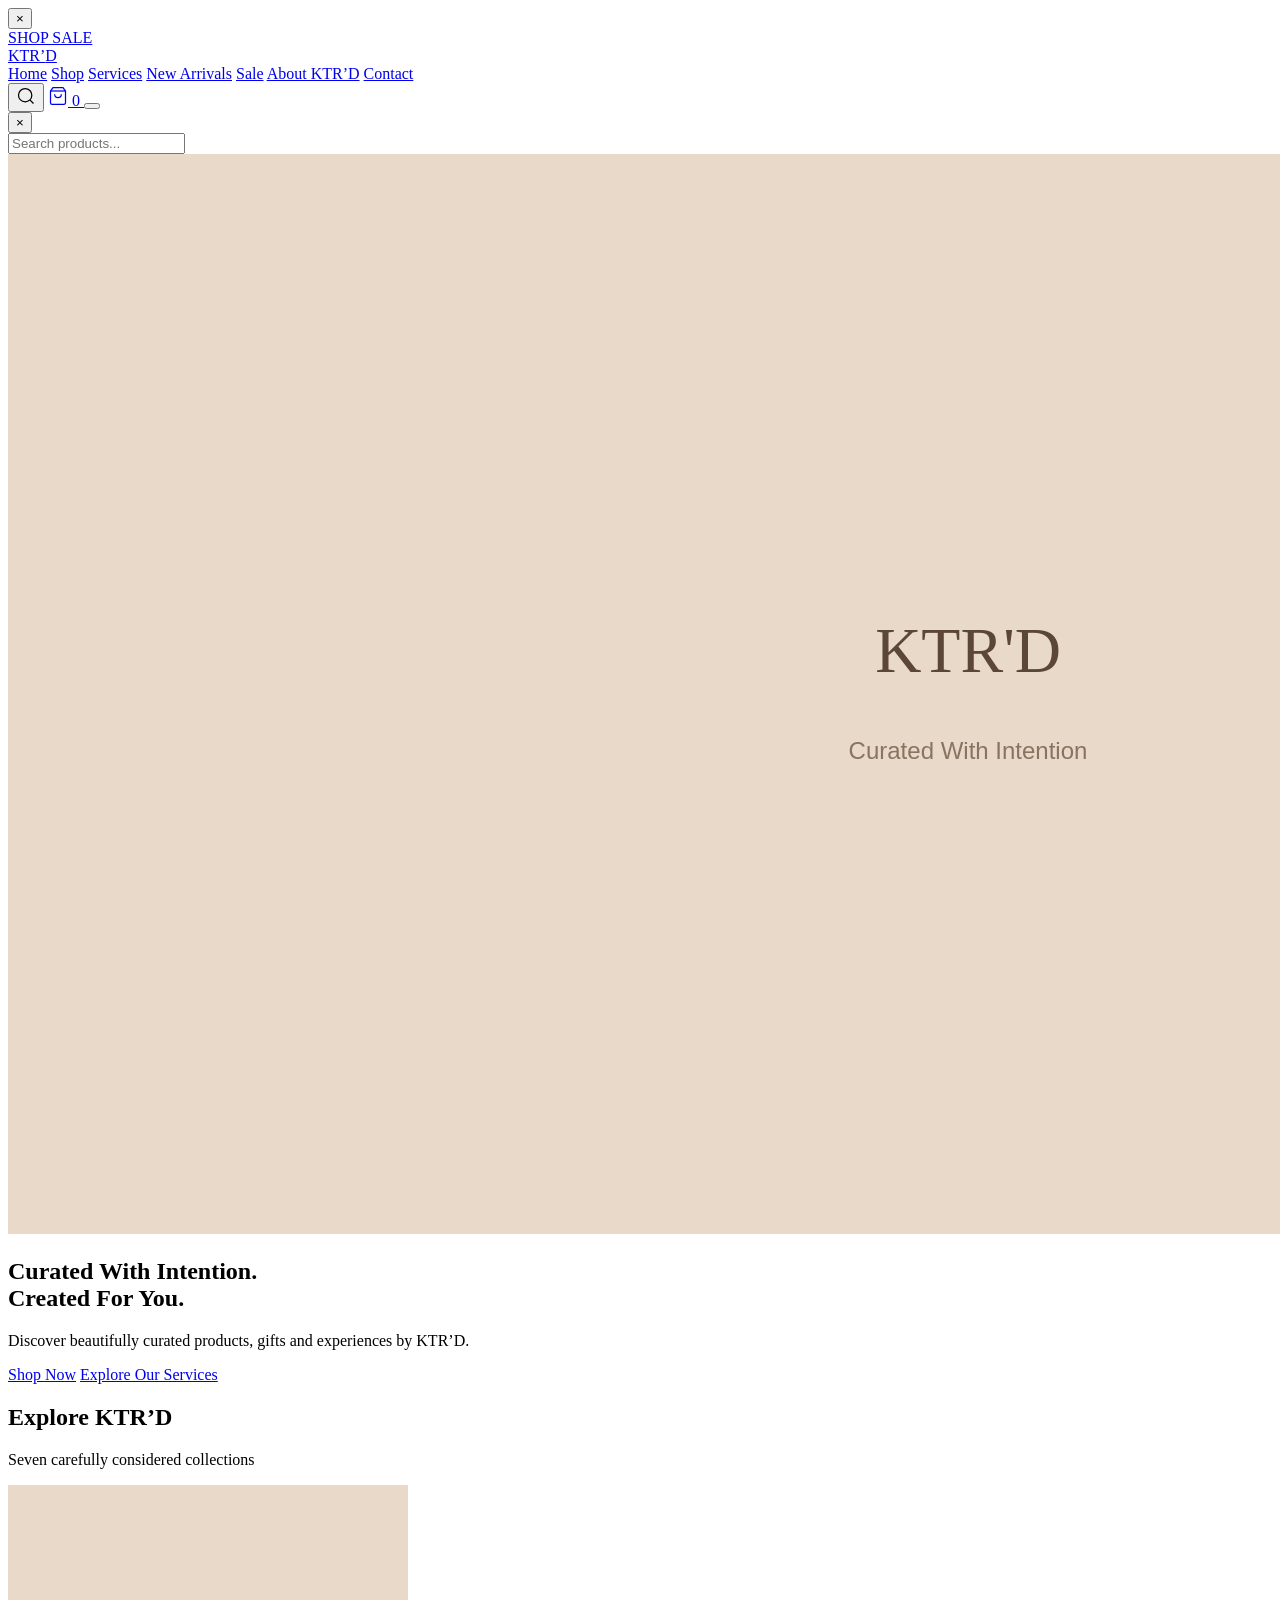
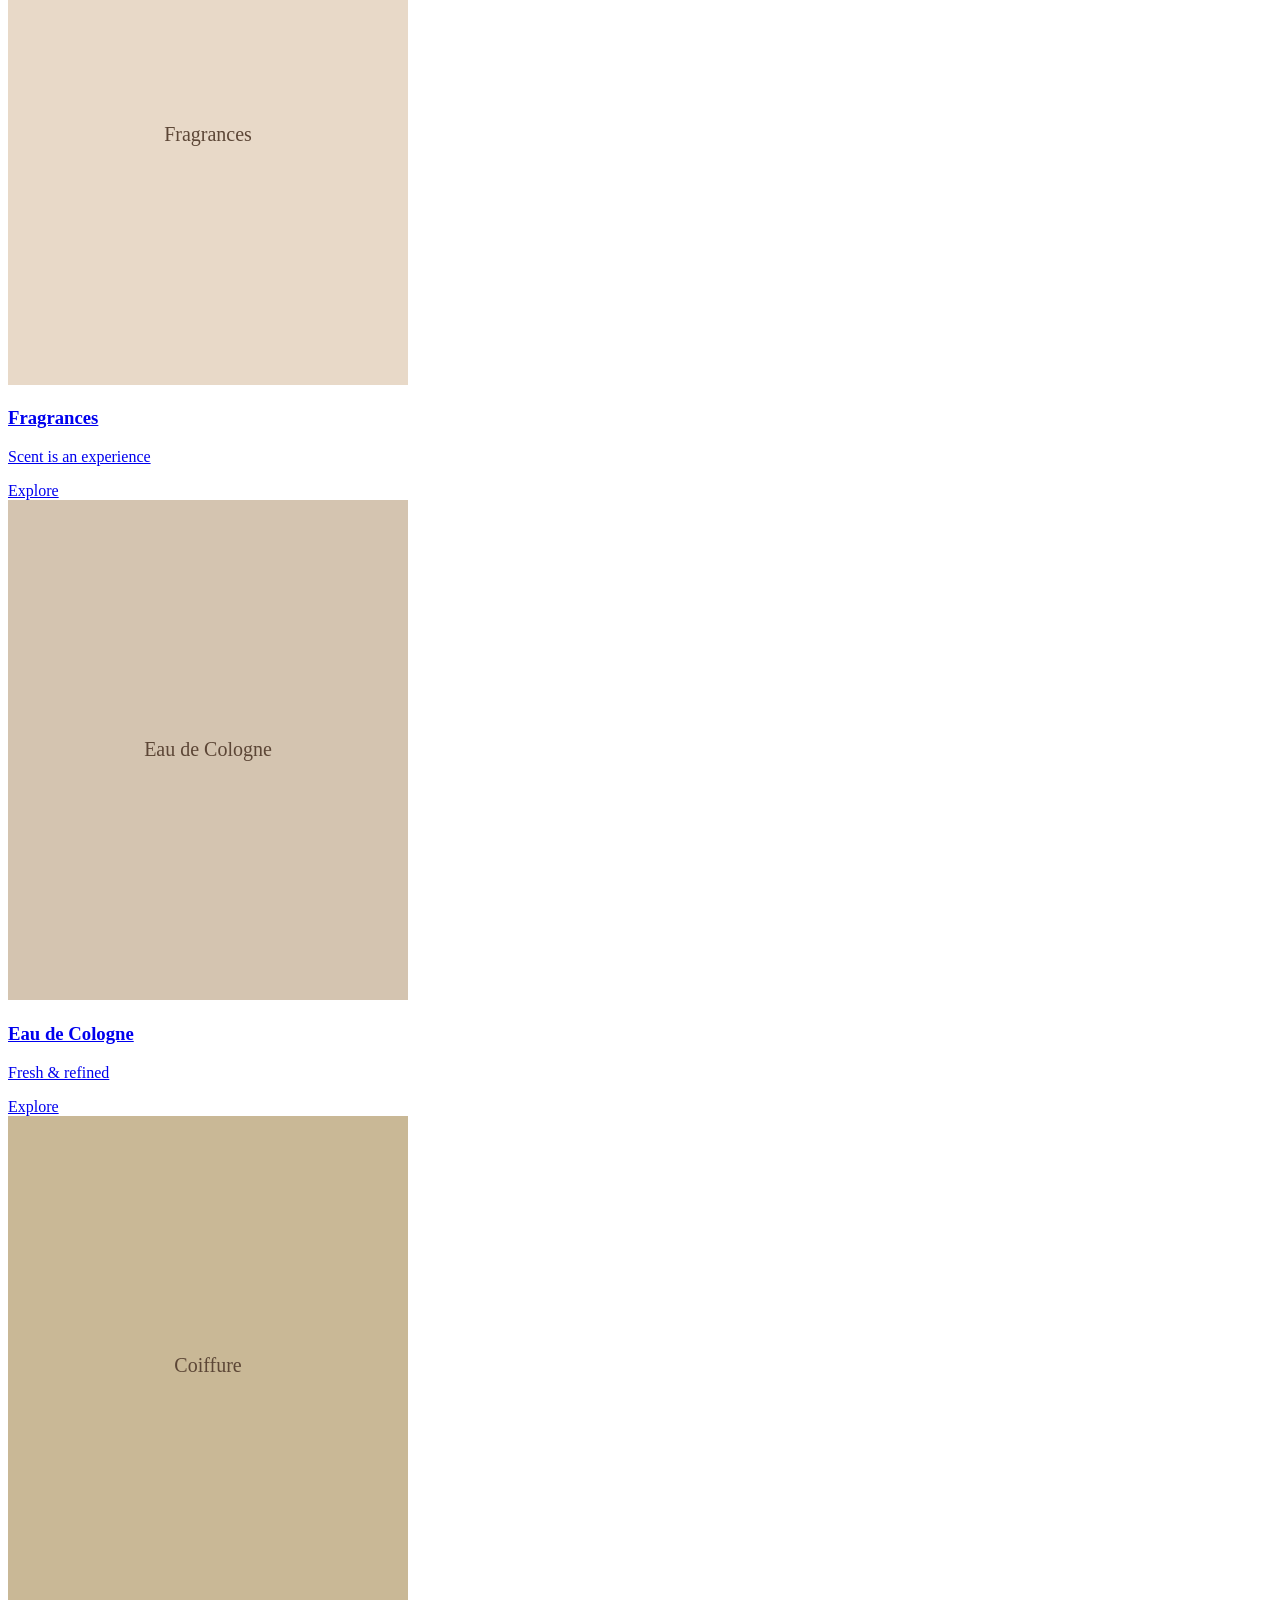
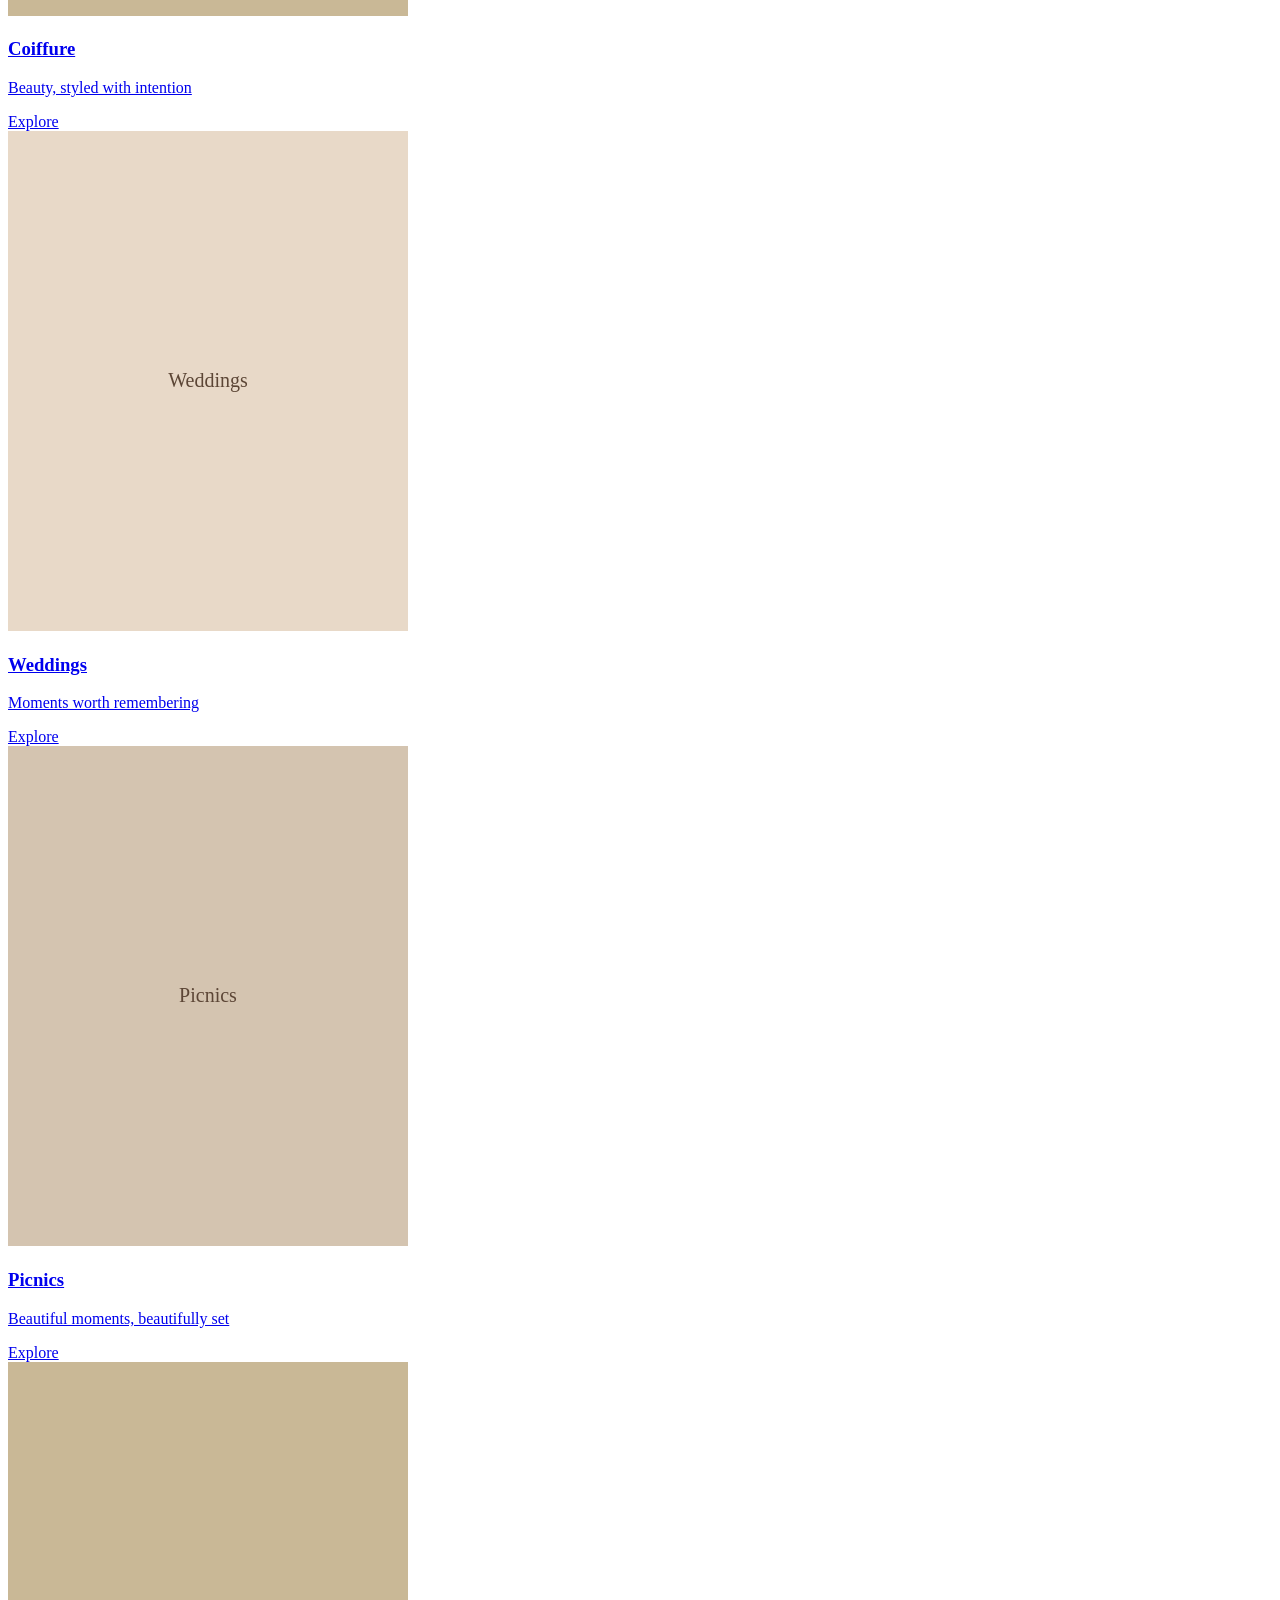
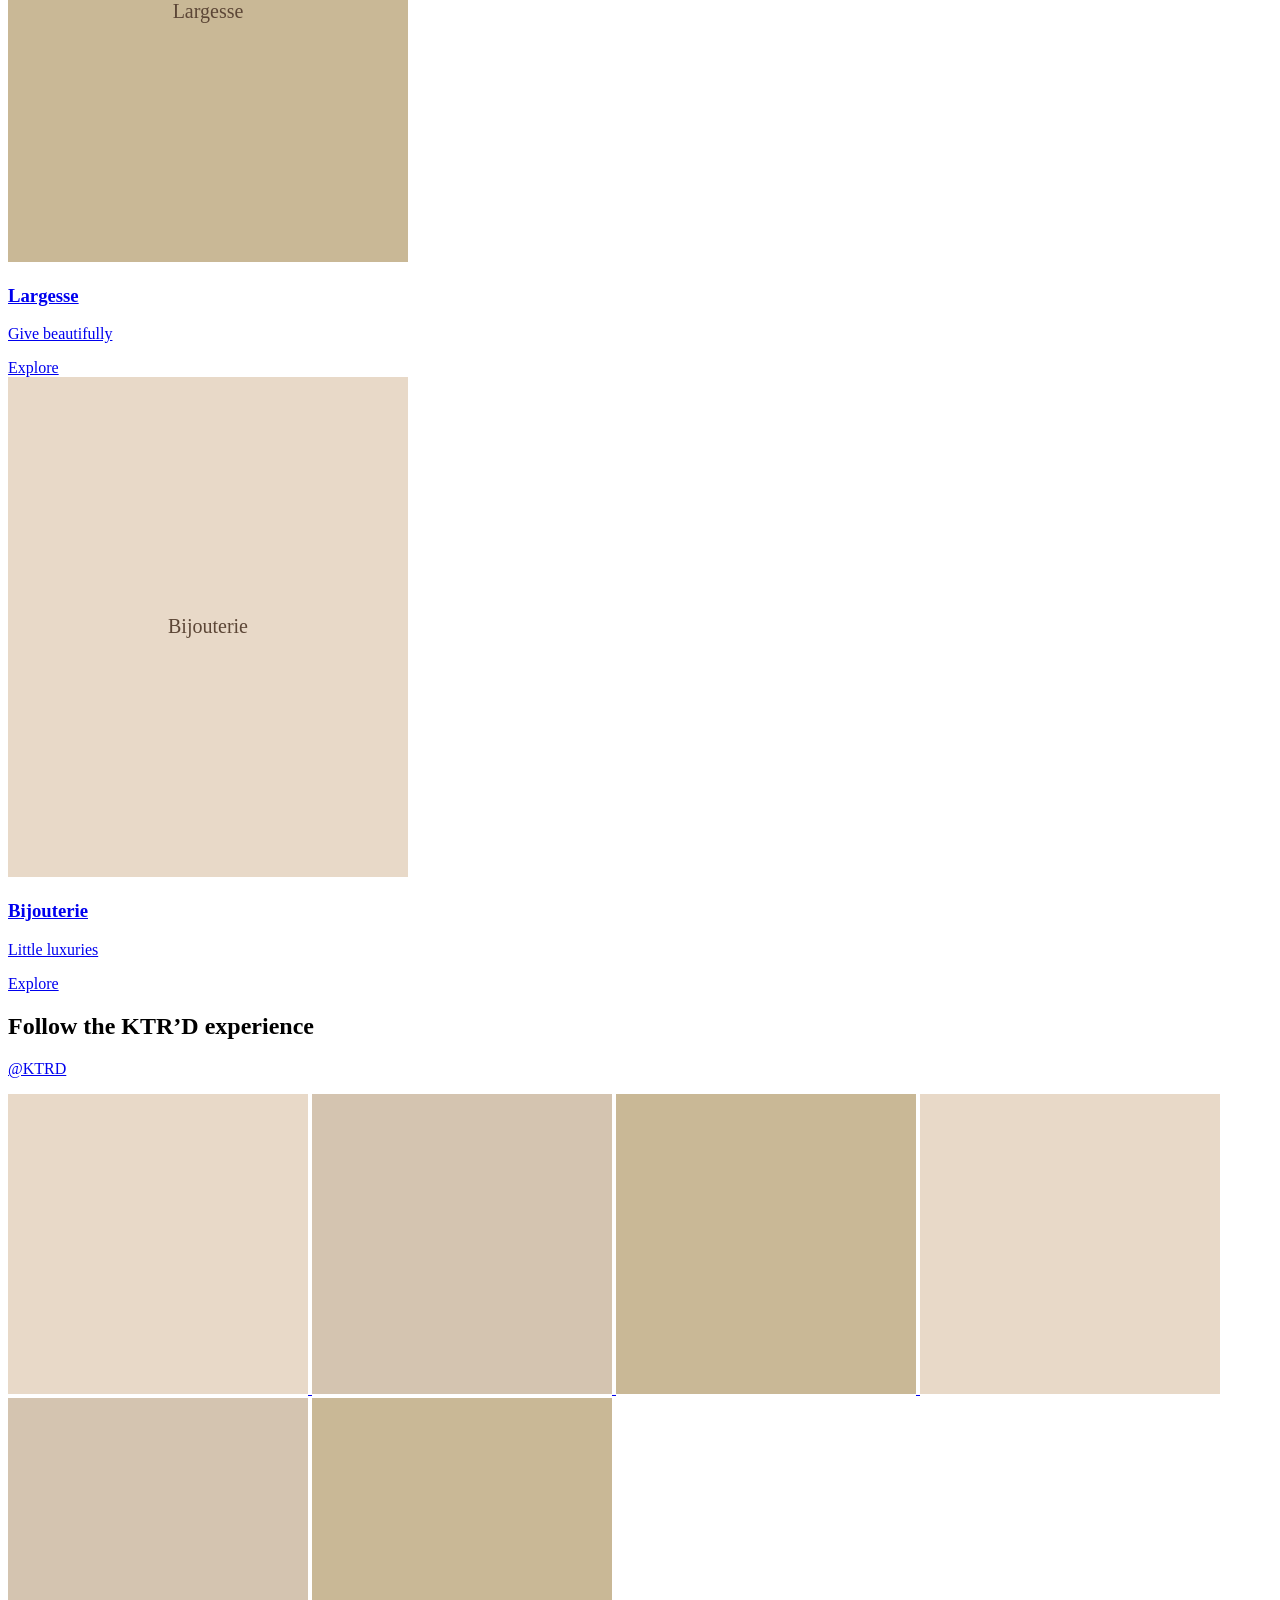
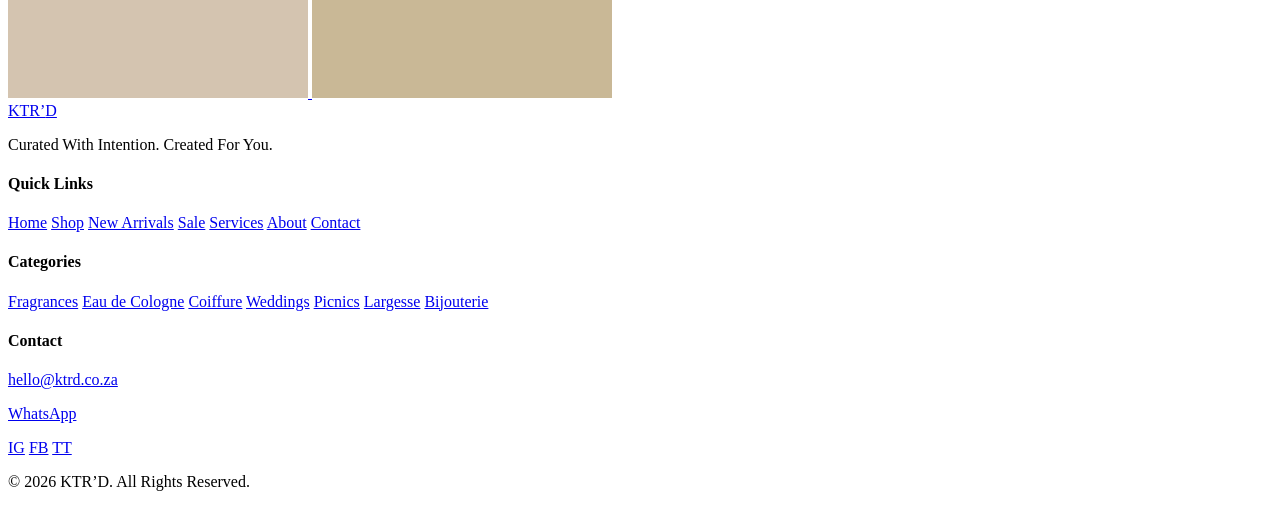
==== index.html @ 4649f55d "Add files via upload" ====
<!DOCTYPE html>
<html lang="en-ZA">
<head>
    <meta charset="UTF-8">
    <meta name="viewport" content="width=device-width, initial-scale=1.0">
    <title>KTR’D | Curated Products, Gifts & Experiences</title>
    <meta name="description" content="KTR’D — Curated with intention. Discover beautifully curated products, gifts and experiences. Fragrances, jewellery, weddings, picnics and more.">
    <meta property="og:title" content="KTR’D | Curated Products, Gifts & Experiences">
    <meta property="og:description" content="Discover beautifully curated products, gifts and experiences by KTR’D.">
    <meta property="og:type" content="website">
    <link rel="icon" href="images/favicon.png" type="image/png">
    <link rel="preconnect" href="https://fonts.googleapis.com">
    <link rel="preconnect" href="https://fonts.gstatic.com" crossorigin>
    <link href="https://fonts.googleapis.com/css2?family=Cormorant+Garamond:ital,wght@0,400;0,500;0,600;1,400&family=Montserrat:wght@300;400;500;600&display=swap" rel="stylesheet">
    <link rel="stylesheet" href="css/style.css">
</head>
<body>
    <!-- Announcement Banner -->
    <div id="announcement-banner" class="announcement-banner">
        <span class="announcement-text"></span>
        <button class="announcement-close" aria-label="Close announcement">&times;</button>
    </div>

    <!-- Sale Banner -->
    <div id="sale-banner" class="sale-banner">
        <span></span>
        <a href="sale.html">SHOP SALE</a>
    </div>

    <!-- Header -->
    <header class="site-header">
        <div class="header-inner">
            <a href="index.html" class="logo">KTR<span>’</span>D</a>

            <nav class="main-nav" aria-label="Main navigation">
                <a href="index.html" class="active">Home</a>
                <a href="shop.html">Shop</a>
                <a href="services.html">Services</a>
                <a href="new-arrivals.html">New Arrivals</a>
                <a href="sale.html">Sale</a>
                <a href="about.html">About KTR’D</a>
                <a href="contact.html">Contact</a>
            </nav>

            <div class="header-actions">
                <button class="search-toggle" aria-label="Search">
                    <svg width="20" height="20" viewBox="0 0 24 24" fill="none" stroke="currentColor" stroke-width="1.5"><circle cx="11" cy="11" r="8"/><line x1="21" y1="21" x2="16.65" y2="16.65"/></svg>
                </button>
                <a href="cart.html" aria-label="Shopping cart">
                    <svg width="20" height="20" viewBox="0 0 24 24" fill="none" stroke="currentColor" stroke-width="1.5"><path d="M6 2L3 6v14a2 2 0 002 2h14a2 2 0 002-2V6l-3-4z"/><line x1="3" y1="6" x2="21" y2="6"/><path d="M16 10a4 4 0 01-8 0"/></svg>
                    <span class="cart-count">0</span>
                </a>
                <button class="menu-toggle" aria-label="Open menu" aria-expanded="false">
                    <span></span><span></span><span></span>
                </button>
            </div>
        </div>
    </header>
    <div class="nav-overlay"></div>

    <!-- Search Overlay -->
    <div id="search-overlay" class="search-overlay">
        <button class="search-close" aria-label="Close search">&times;</button>
        <div class="search-box">
            <input type="search" id="global-search" placeholder="Search products..." aria-label="Search products">
        </div>
        <div id="search-results"></div>
    </div>

    <main>
        <!-- Hero -->
        <section class="hero">
            <div class="hero-image">
                <img src="images/hero/hero-main.jpg" alt="KTR’D curated lifestyle"
                     onerror="this.onerror=null; this.src='data:image/svg+xml,%3Csvg xmlns=%22http://www.w3.org/2000/svg%22 width=%221920%22 height=%221080%22 viewBox=%220 0 1920 1080%22%3E%3Crect fill=%22%23e8d9c8%22 width=%221920%22 height=%221080%22/%3E%3Ctext x=%2250%25%22 y=%2248%25%22 fill=%22%235c4636%22 font-family=%22Georgia,serif%22 font-size=%2264%22 text-anchor=%22middle%22%3EKTR%27D%3C/text%3E%3Ctext x=%2250%25%22 y=%2256%25%22 fill=%22%238a7360%22 font-family=%22sans-serif%22 font-size=%2224%22 text-anchor=%22middle%22%3ECurated With Intention%3C/text%3E%3C/svg%3E';">
            </div>
            <div class="hero-overlay"></div>
            <div class="hero-content fade-in">
                <h1>Curated With Intention.<br>Created For You.</h1>
                <p>Discover beautifully curated products, gifts and experiences by KTR’D.</p>
                <div class="hero-btns">
                    <a href="shop.html" class="btn btn-primary">Shop Now</a>
                    <a href="services.html" class="btn btn-outline">Explore Our Services</a>
                </div>
            </div>
        </section>

        <!-- Explore Categories -->
        <section class="section">
            <div class="container">
                <h2 class="section-title fade-in">Explore KTR’D</h2>
                <p class="section-subtitle fade-in">Seven carefully considered collections</p>
                <div class="category-grid">
                    <a href="fragrances.html" class="category-card fade-in">
                        <img src="images/products/perfume-01.jpg" alt="Fragrances"
                             onerror="this.onerror=null; this.src='data:image/svg+xml,%3Csvg xmlns=%22http://www.w3.org/2000/svg%22 width=%22400%22 height=%22500%22%3E%3Crect fill=%22%23e8d9c8%22 width=%22400%22 height=%22500%22/%3E%3Ctext x=%2250%25%22 y=%2250%25%22 fill=%22%235c4636%22 font-family=%22Georgia%22 font-size=%2220%22 text-anchor=%22middle%22 dy=%22.3em%22%3EFragrances%3C/text%3E%3C/svg%3E';">
                        <div class="category-card-content">
                            <h3>Fragrances</h3>
                            <p>Scent is an experience</p>
                            <span class="btn btn-outline">Explore</span>
                        </div>
                    </a>
                    <a href="eau-de-cologne.html" class="category-card fade-in">
                        <img src="images/products/cologne-01.jpg" alt="Eau de Cologne"
                             onerror="this.onerror=null; this.src='data:image/svg+xml,%3Csvg xmlns=%22http://www.w3.org/2000/svg%22 width=%22400%22 height=%22500%22%3E%3Crect fill=%22%23d4c4b0%22 width=%22400%22 height=%22500%22/%3E%3Ctext x=%2250%25%22 y=%2250%25%22 fill=%22%235c4636%22 font-family=%22Georgia%22 font-size=%2220%22 text-anchor=%22middle%22 dy=%22.3em%22%3EEau de Cologne%3C/text%3E%3C/svg%3E';">
                        <div class="category-card-content">
                            <h3>Eau de Cologne</h3>
                            <p>Fresh & refined</p>
                            <span class="btn btn-outline">Explore</span>
                        </div>
                    </a>
                    <a href="coiffure.html" class="category-card fade-in">
                        <img src="images/coiffure/coiffure-01.jpg" alt="Coiffure"
                             onerror="this.onerror=null; this.src='data:image/svg+xml,%3Csvg xmlns=%22http://www.w3.org/2000/svg%22 width=%22400%22 height=%22500%22%3E%3Crect fill=%22%23c9b896%22 width=%22400%22 height=%22500%22/%3E%3Ctext x=%2250%25%22 y=%2250%25%22 fill=%22%235c4636%22 font-family=%22Georgia%22 font-size=%2220%22 text-anchor=%22middle%22 dy=%22.3em%22%3ECoiffure%3C/text%3E%3C/svg%3E';">
                        <div class="category-card-content">
                            <h3>Coiffure</h3>
                            <p>Beauty, styled with intention</p>
                            <span class="btn btn-outline">Explore</span>
                        </div>
                    </a>
                    <a href="weddings.html" class="category-card fade-in">
                        <img src="images/weddings/wedding-01.jpg" alt="Weddings"
                             onerror="this.onerror=null; this.src='data:image/svg+xml,%3Csvg xmlns=%22http://www.w3.org/2000/svg%22 width=%22400%22 height=%22500%22%3E%3Crect fill=%22%23e8d9c8%22 width=%22400%22 height=%22500%22/%3E%3Ctext x=%2250%25%22 y=%2250%25%22 fill=%22%235c4636%22 font-family=%22Georgia%22 font-size=%2220%22 text-anchor=%22middle%22 dy=%22.3em%22%3EWeddings%3C/text%3E%3C/svg%3E';">
                        <div class="category-card-content">
                            <h3>Weddings</h3>
                            <p>Moments worth remembering</p>
                            <span class="btn btn-outline">Explore</span>
                        </div>
                    </a>
                    <a href="picnics.html" class="category-card fade-in">
                        <img src="images/picnics/picnic-01.jpg" alt="Picnics"
                             onerror="this.onerror=null; this.src='data:image/svg+xml,%3Csvg xmlns=%22http://www.w3.org/2000/svg%22 width=%22400%22 height=%22500%22%3E%3Crect fill=%22%23d4c4b0%22 width=%22400%22 height=%22500%22/%3E%3Ctext x=%2250%25%22 y=%2250%25%22 fill=%22%235c4636%22 font-family=%22Georgia%22 font-size=%2220%22 text-anchor=%22middle%22 dy=%22.3em%22%3EPicnics%3C/text%3E%3C/svg%3E';">
                        <div class="category-card-content">
                            <h3>Picnics</h3>
                            <p>Beautiful moments, beautifully set</p>
                            <span class="btn btn-outline">Explore</span>
                        </div>
                    </a>
                    <a href="largesse.html" class="category-card fade-in">
                        <img src="images/gifting/gift-01.jpg" alt="Largesse"
                             onerror="this.onerror=null; this.src='data:image/svg+xml,%3Csvg xmlns=%22http://www.w3.org/2000/svg%22 width=%22400%22 height=%22500%22%3E%3Crect fill=%22%23c9b896%22 width=%22400%22 height=%22500%22/%3E%3Ctext x=%2250%25%22 y=%2250%25%22 fill=%22%235c4636%22 font-family=%22Georgia%22 font-size=%2220%22 text-anchor=%22middle%22 dy=%22.3em%22%3ELargesse%3C/text%3E%3C/svg%3E';">
                        <div class="category-card-content">
                            <h3>Largesse</h3>
                            <p>Give beautifully</p>
                            <span class="btn btn-outline">Explore</span>
                        </div>
                    </a>
                    <a href="bijouterie.html" class="category-card fade-in">
                        <img src="images/jewellery/jewellery-01.jpg" alt="Bijouterie"
                             onerror="this.onerror=null; this.src='data:image/svg+xml,%3Csvg xmlns=%22http://www.w3.org/2000/svg%22 width=%22400%22 height=%22500%22%3E%3Crect fill=%22%23e8d9c8%22 width=%22400%22 height=%22500%22/%3E%3Ctext x=%2250%25%22 y=%2250%25%22 fill=%22%235c4636%22 font-family=%22Georgia%22 font-size=%2220%22 text-anchor=%22middle%22 dy=%22.3em%22%3EBijouterie%3C/text%3E%3C/svg%3E';">
                        <div class="category-card-content">
                            <h3>Bijouterie</h3>
                            <p>Little luxuries</p>
                            <span class="btn btn-outline">Explore</span>
                        </div>
                    </a>
                </div>
            </div>
        </section>

        <!-- Instagram-style section -->
        <section class="section" style="background: var(--cream);">
            <div class="container">
                <h2 class="section-title fade-in">Follow the KTR’D experience</h2>
                <p class="section-subtitle fade-in"><a href="https://instagram.com/ktrd" data-instagram target="_blank" rel="noopener">@KTRD</a></p>
                <div class="instagram-grid fade-in">
                    <a href="https://instagram.com/ktrd" data-instagram target="_blank" rel="noopener" aria-label="Instagram post 1">
                        <img src="images/gallery/gallery-01.jpg" alt="KTR’D moment"
                             onerror="this.onerror=null; this.src='data:image/svg+xml,%3Csvg xmlns=%22http://www.w3.org/2000/svg%22 width=%22300%22 height=%22300%22%3E%3Crect fill=%22%23e8d9c8%22 width=%22300%22 height=%22300%22/%3E%3C/svg%3E';">
                    </a>
                    <a href="https://instagram.com/ktrd" data-instagram target="_blank" rel="noopener" aria-label="Instagram post 2">
                        <img src="images/gallery/gallery-02.jpg" alt="KTR’D moment"
                             onerror="this.onerror=null; this.src='data:image/svg+xml,%3Csvg xmlns=%22http://www.w3.org/2000/svg%22 width=%22300%22 height=%22300%22%3E%3Crect fill=%22%23d4c4b0%22 width=%22300%22 height=%22300%22/%3E%3C/svg%3E';">
                    </a>
                    <a href="https://instagram.com/ktrd" data-instagram target="_blank" rel="noopener" aria-label="Instagram post 3">
                        <img src="images/gallery/gallery-03.jpg" alt="KTR’D moment"
                             onerror="this.onerror=null; this.src='data:image/svg+xml,%3Csvg xmlns=%22http://www.w3.org/2000/svg%22 width=%22300%22 height=%22300%22%3E%3Crect fill=%22%23c9b896%22 width=%22300%22 height=%22300%22/%3E%3C/svg%3E';">
                    </a>
                    <a href="https://instagram.com/ktrd" data-instagram target="_blank" rel="noopener" aria-label="Instagram post 4">
                        <img src="images/gallery/gallery-04.jpg" alt="KTR’D moment"
                             onerror="this.onerror=null; this.src='data:image/svg+xml,%3Csvg xmlns=%22http://www.w3.org/2000/svg%22 width=%22300%22 height=%22300%22%3E%3Crect fill=%22%23e8d9c8%22 width=%22300%22 height=%22300%22/%3E%3C/svg%3E';">
                    </a>
                    <a href="https://instagram.com/ktrd" data-instagram target="_blank" rel="noopener" aria-label="Instagram post 5">
                        <img src="images/gallery/gallery-05.jpg" alt="KTR’D moment"
                             onerror="this.onerror=null; this.src='data:image/svg+xml,%3Csvg xmlns=%22http://www.w3.org/2000/svg%22 width=%22300%22 height=%22300%22%3E%3Crect fill=%22%23d4c4b0%22 width=%22300%22 height=%22300%22/%3E%3C/svg%3E';">
                    </a>
                    <a href="https://instagram.com/ktrd" data-instagram target="_blank" rel="noopener" aria-label="Instagram post 6">
                        <img src="images/gallery/gallery-06.jpg" alt="KTR’D moment"
                             onerror="this.onerror=null; this.src='data:image/svg+xml,%3Csvg xmlns=%22http://www.w3.org/2000/svg%22 width=%22300%22 height=%22300%22%3E%3Crect fill=%22%23c9b896%22 width=%22300%22 height=%22300%22/%3E%3C/svg%3E';">
                    </a>
                </div>
            </div>
        </section>
    </main>

    <!-- Footer -->
    <footer class="site-footer">
        <div class="container">
            <div class="footer-grid">
                <div class="footer-brand">
                    <a href="index.html" class="logo">KTR<span>’</span>D</a>
                    <p>Curated With Intention. Created For You.</p>
                </div>
                <div class="footer-col">
                    <h4>Quick Links</h4>
                    <a href="index.html">Home</a>
                    <a href="shop.html">Shop</a>
                    <a href="new-arrivals.html">New Arrivals</a>
                    <a href="sale.html">Sale</a>
                    <a href="services.html">Services</a>
                    <a href="about.html">About</a>
                    <a href="contact.html">Contact</a>
                </div>
                <div class="footer-col">
                    <h4>Categories</h4>
                    <a href="fragrances.html">Fragrances</a>
                    <a href="eau-de-cologne.html">Eau de Cologne</a>
                    <a href="coiffure.html">Coiffure</a>
                    <a href="weddings.html">Weddings</a>
                    <a href="picnics.html">Picnics</a>
                    <a href="largesse.html">Largesse</a>
                    <a href="bijouterie.html">Bijouterie</a>
                </div>
                <div class="footer-col">
                    <h4>Contact</h4>
                    <p><a href="mailto:hello@ktrd.co.za" data-email class="email-text">hello@ktrd.co.za</a></p>
                    <p><a href="#" data-whatsapp>WhatsApp</a></p>
                    <div class="footer-social mt-2">
                        <a href="#" data-instagram aria-label="Instagram">IG</a>
                        <a href="#" data-facebook aria-label="Facebook">FB</a>
                        <a href="#" data-tiktok aria-label="TikTok">TT</a>
                    </div>
                </div>
            </div>
            <div class="footer-bottom">
                <p>© 2026 KTR’D. All Rights Reserved.</p>
            </div>
        </div>
    </footer>

    <script src="js/script.js"></script>
    <script>
        // Populate sale banner text from config
        document.addEventListener("DOMContentLoaded", () => {
            const saleBanner = document.getElementById("sale-banner");
            if (saleBanner && typeof KTRD_CONFIG !== "undefined") {
                saleBanner.querySelector("span").textContent = KTRD_CONFIG.saleBannerMessage;
            }
        });
    </script>
</body>
</html>
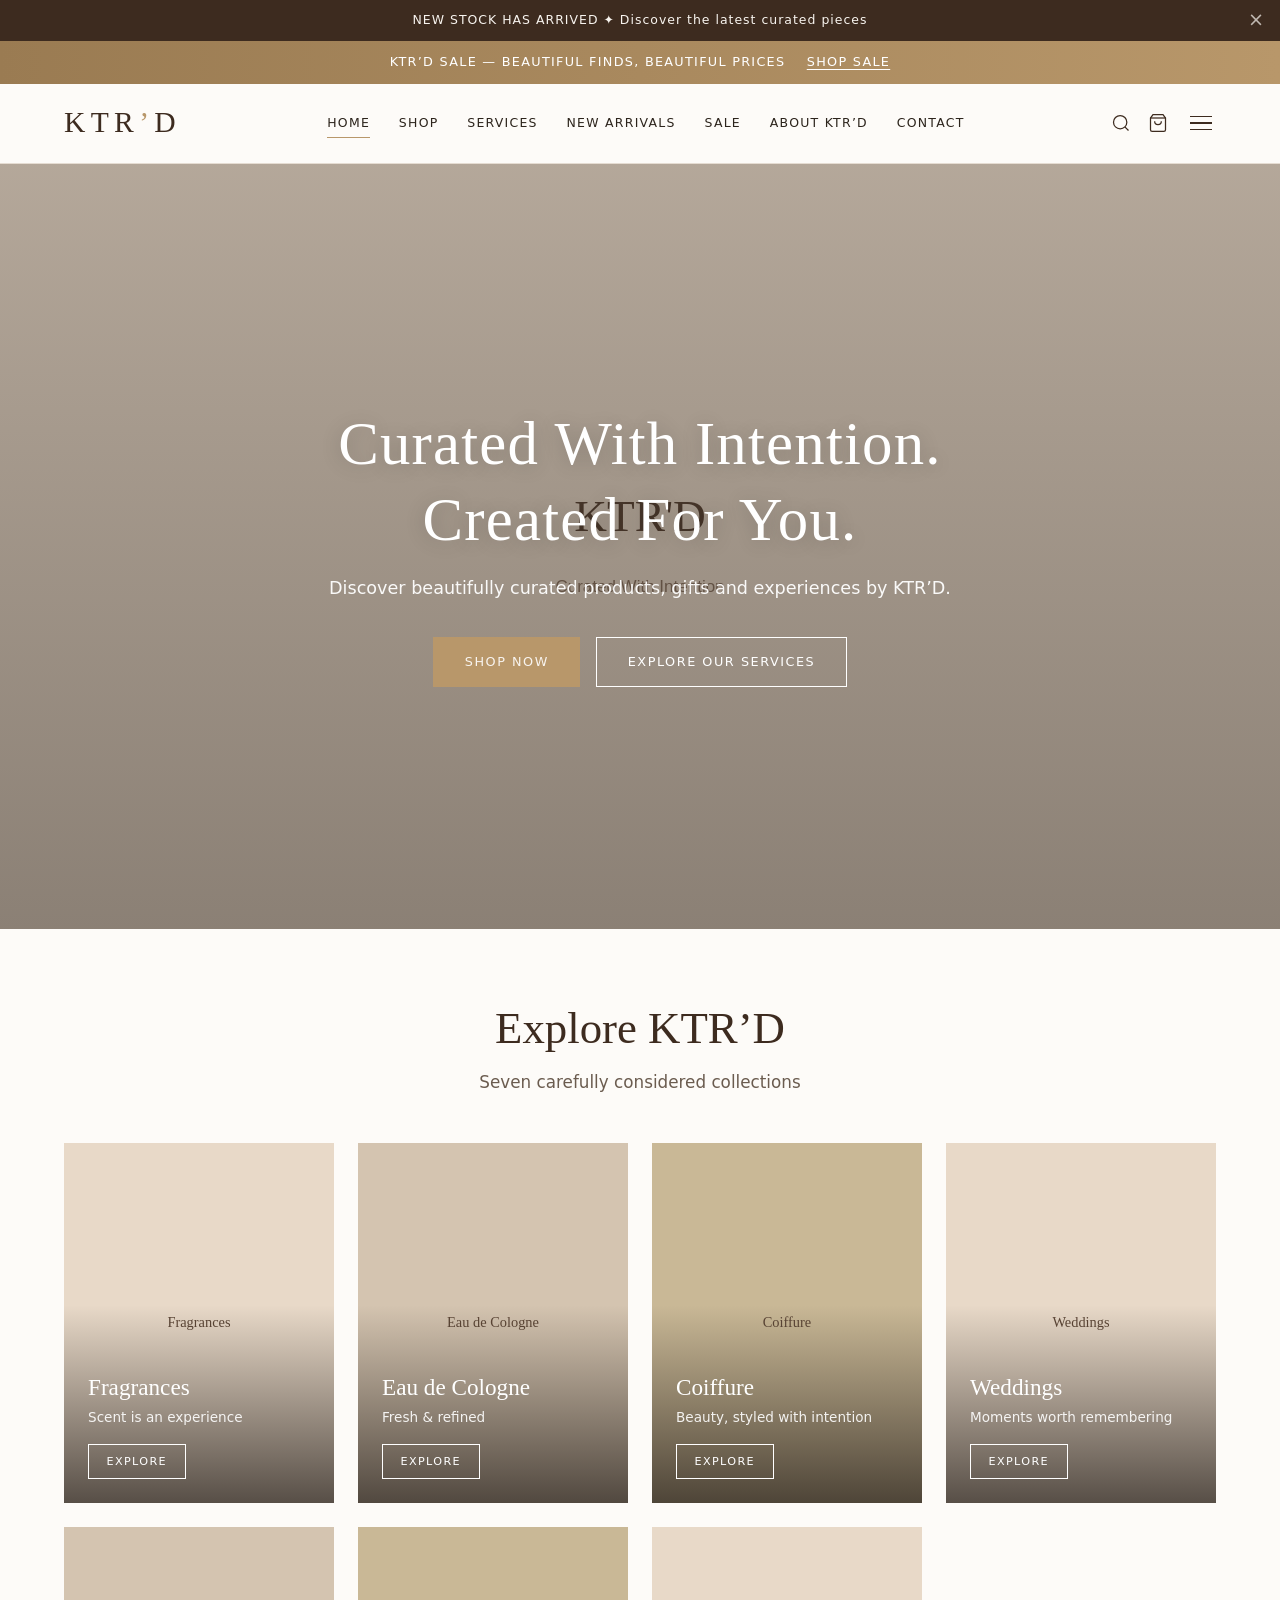
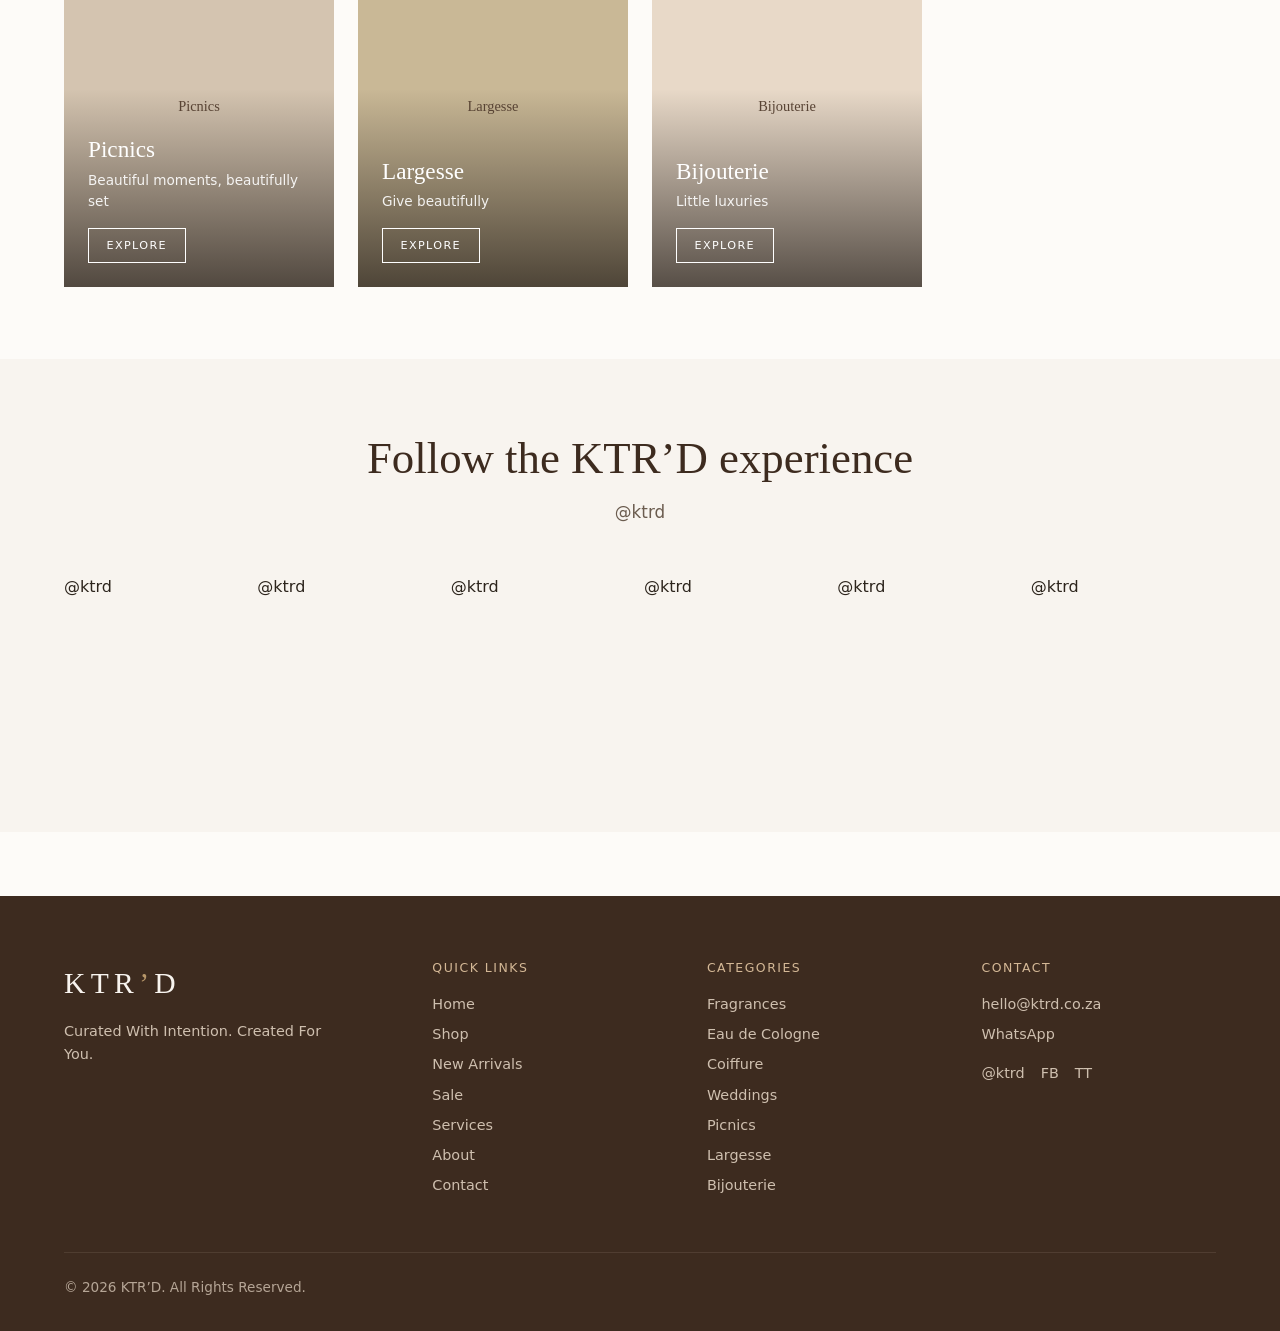
==== commit bd5765e3: "Update index.html" ====
--- a/index.html
+++ b/index.html
@@ -12,7 +12,7 @@
     <link rel="preconnect" href="https://fonts.googleapis.com">
     <link rel="preconnect" href="https://fonts.gstatic.com" crossorigin>
     <link href="https://fonts.googleapis.com/css2?family=Cormorant+Garamond:ital,wght@0,400;0,500;0,600;1,400&family=Montserrat:wght@300;400;500;600&display=swap" rel="stylesheet">
-    <link rel="stylesheet" href="css/style.css">
+    <link rel="stylesheet" href="style.css">
 </head>
 <body>
     <!-- Announcement Banner -->
@@ -238,7 +238,7 @@
         </div>
     </footer>
 
-    <script src="js/script.js"></script>
+    <script src="script.js"></script>
     <script>
         // Populate sale banner text from config
         document.addEventListener("DOMContentLoaded", () => {
--- a/style.css
+++ b/style.css
@@ -0,0 +1,1699 @@
+/* ==========================================
+   KTR'D — Luxury Lifestyle Website Styles
+   ==========================================
+   Colour palette:
+   Nude / Warm beige / Champagne / Soft cream
+   White / Dark brown / Black / Subtle gold
+   ========================================== */
+
+/* ---------- CSS Variables ---------- */
+:root {
+    --nude: #e8d9c8;
+    --beige: #d4c4b0;
+    --champagne: #c9b896;
+    --cream: #f8f4ef;
+    --off-white: #fdfbf8;
+    --white: #ffffff;
+    --dark-brown: #3d2b1f;
+    --brown: #5c4636;
+    --soft-brown: #8a7360;
+    --black: #1a1410;
+    --gold: #b8976a;
+    --gold-light: #d4b896;
+    --gold-dark: #9a7b52;
+    --text: #2c241c;
+    --text-light: #6b5c4f;
+    --border: #e5dcd2;
+    --shadow: rgba(61, 43, 31, 0.08);
+    --shadow-hover: rgba(61, 43, 31, 0.14);
+
+    --font-serif: "Cormorant Garamond", "Playfair Display", Georgia, serif;
+    --font-sans: "Montserrat", "Inter", system-ui, sans-serif;
+
+    --container: 1200px;
+    --header-h: 80px;
+    --transition: 0.35s cubic-bezier(0.25, 0.46, 0.45, 0.94);
+}
+
+/* ---------- Reset & Base ---------- */
+*, *::before, *::after {
+    box-sizing: border-box;
+    margin: 0;
+    padding: 0;
+}
+
+html {
+    scroll-behavior: smooth;
+    font-size: 16px;
+}
+
+@media (prefers-reduced-motion: reduce) {
+    html { scroll-behavior: auto; }
+    *, *::before, *::after {
+        animation-duration: 0.01ms !important;
+        transition-duration: 0.01ms !important;
+    }
+}
+
+body {
+    font-family: var(--font-sans);
+    font-weight: 400;
+    line-height: 1.6;
+    color: var(--text);
+    background: var(--off-white);
+    -webkit-font-smoothing: antialiased;
+    overflow-x: hidden;
+}
+
+img {
+    max-width: 100%;
+    height: auto;
+    display: block;
+}
+
+a {
+    color: inherit;
+    text-decoration: none;
+    transition: color var(--transition);
+}
+
+ul, ol { list-style: none; }
+
+button, input, select, textarea {
+    font-family: inherit;
+    font-size: inherit;
+}
+
+button {
+    cursor: pointer;
+    border: none;
+    background: none;
+}
+
+/* ---------- Typography ---------- */
+h1, h2, h3, h4, h5, h6 {
+    font-family: var(--font-serif);
+    font-weight: 500;
+    line-height: 1.25;
+    color: var(--dark-brown);
+}
+
+h1 { font-size: clamp(2.4rem, 5vw, 3.8rem); letter-spacing: 0.02em; }
+h2 { font-size: clamp(1.9rem, 3.5vw, 2.8rem); }
+h3 { font-size: clamp(1.35rem, 2.2vw, 1.7rem); }
+h4 { font-size: 1.2rem; }
+
+.lead {
+    font-size: 1.15rem;
+    color: var(--text-light);
+    max-width: 36em;
+}
+
+/* ---------- Layout ---------- */
+.container {
+    width: 100%;
+    max-width: var(--container);
+    margin: 0 auto;
+    padding: 0 1.5rem;
+}
+
+.section {
+    padding: 4.5rem 0;
+}
+
+.section-title {
+    text-align: center;
+    margin-bottom: 0.75rem;
+}
+
+.section-subtitle {
+    text-align: center;
+    color: var(--text-light);
+    margin-bottom: 3rem;
+    font-size: 1.05rem;
+}
+
+/* ---------- Buttons ---------- */
+.btn {
+    display: inline-flex;
+    align-items: center;
+    justify-content: center;
+    gap: 0.5rem;
+    padding: 0.85rem 1.9rem;
+    font-family: var(--font-sans);
+    font-size: 0.8rem;
+    font-weight: 500;
+    letter-spacing: 0.12em;
+    text-transform: uppercase;
+    border: 1.5px solid transparent;
+    border-radius: 0;
+    transition: all var(--transition);
+    white-space: nowrap;
+}
+
+.btn-primary {
+    background: var(--dark-brown);
+    color: var(--cream);
+    border-color: var(--dark-brown);
+}
+
+.btn-primary:hover {
+    background: var(--gold-dark);
+    border-color: var(--gold-dark);
+    color: var(--white);
+}
+
+.btn-outline {
+    background: transparent;
+    color: var(--dark-brown);
+    border-color: var(--dark-brown);
+}
+
+.btn-outline:hover {
+    background: var(--dark-brown);
+    color: var(--cream);
+}
+
+.btn-gold {
+    background: var(--gold);
+    color: var(--white);
+    border-color: var(--gold);
+}
+
+.btn-gold:hover {
+    background: var(--gold-dark);
+    border-color: var(--gold-dark);
+}
+
+.btn-sm {
+    padding: 0.55rem 1.2rem;
+    font-size: 0.72rem;
+}
+
+.btn-text {
+    font-size: 0.8rem;
+    color: var(--soft-brown);
+    text-decoration: underline;
+    text-underline-offset: 3px;
+}
+
+.btn-text:hover { color: var(--dark-brown); }
+
+.btn:disabled {
+    opacity: 0.5;
+    cursor: not-allowed;
+}
+
+/* ---------- Announcement Banner ---------- */
+.announcement-banner {
+    background: var(--dark-brown);
+    color: var(--cream);
+    text-align: center;
+    padding: 0.65rem 2.5rem;
+    font-size: 0.78rem;
+    letter-spacing: 0.08em;
+    position: relative;
+    display: none;
+}
+
+.announcement-banner .announcement-close {
+    position: absolute;
+    right: 1rem;
+    top: 50%;
+    transform: translateY(-50%);
+    color: var(--cream);
+    font-size: 1.2rem;
+    line-height: 1;
+    opacity: 0.7;
+}
+
+.announcement-banner .announcement-close:hover { opacity: 1; }
+
+/* ---------- Sale Banner ---------- */
+.sale-banner {
+    background: linear-gradient(90deg, var(--gold-dark), var(--gold));
+    color: var(--white);
+    text-align: center;
+    padding: 0.7rem 1.5rem;
+    font-size: 0.8rem;
+    letter-spacing: 0.1em;
+    display: none;
+}
+
+.sale-banner a {
+    margin-left: 1rem;
+    text-decoration: underline;
+    text-underline-offset: 3px;
+    font-weight: 500;
+}
+
+/* ---------- Header ---------- */
+.site-header {
+    position: sticky;
+    top: 0;
+    z-index: 1000;
+    background: rgba(253, 251, 248, 0.95);
+    backdrop-filter: blur(12px);
+    border-bottom: 1px solid var(--border);
+    height: var(--header-h);
+}
+
+.header-inner {
+    display: flex;
+    align-items: center;
+    justify-content: space-between;
+    height: 100%;
+    max-width: var(--container);
+    margin: 0 auto;
+    padding: 0 1.5rem;
+}
+
+.logo {
+    font-family: var(--font-serif);
+    font-size: 1.85rem;
+    font-weight: 500;
+    letter-spacing: 0.18em;
+    color: var(--dark-brown);
+    text-transform: uppercase;
+}
+
+.logo span {
+    color: var(--gold);
+}
+
+.main-nav {
+    display: flex;
+    align-items: center;
+    gap: 1.8rem;
+}
+
+.main-nav a {
+    font-size: 0.78rem;
+    font-weight: 500;
+    letter-spacing: 0.1em;
+    text-transform: uppercase;
+    color: var(--text);
+    position: relative;
+    padding: 0.3rem 0;
+}
+
+.main-nav a::after {
+    content: "";
+    position: absolute;
+    bottom: 0;
+    left: 0;
+    width: 0;
+    height: 1px;
+    background: var(--gold);
+    transition: width var(--transition);
+}
+
+.main-nav a:hover::after,
+.main-nav a.active::after {
+    width: 100%;
+}
+
+.header-actions {
+    display: flex;
+    align-items: center;
+    gap: 1.1rem;
+}
+
+.header-actions button,
+.header-actions a {
+    position: relative;
+    color: var(--dark-brown);
+    display: flex;
+    align-items: center;
+    justify-content: center;
+}
+
+.cart-count {
+    position: absolute;
+    top: -6px;
+    right: -8px;
+    background: var(--gold);
+    color: var(--white);
+    font-size: 0.65rem;
+    font-weight: 600;
+    width: 16px;
+    height: 16px;
+    border-radius: 50%;
+    display: none;
+    align-items: center;
+    justify-content: center;
+}
+
+.menu-toggle {
+    display: none;
+    flex-direction: column;
+    gap: 5px;
+    padding: 4px;
+}
+
+.menu-toggle span {
+    display: block;
+    width: 22px;
+    height: 1.5px;
+    background: var(--dark-brown);
+    transition: var(--transition);
+}
+
+.nav-overlay {
+    display: none;
+    position: fixed;
+    inset: 0;
+    background: rgba(26, 20, 16, 0.4);
+    z-index: 998;
+}
+
+.nav-overlay.open { display: block; }
+
+/* ---------- Hero ---------- */
+.hero {
+    position: relative;
+    height: min(85vh, 780px);
+    display: flex;
+    align-items: center;
+    justify-content: center;
+    overflow: hidden;
+    background: var(--nude);
+}
+
+.hero-image {
+    position: absolute;
+    inset: 0;
+}
+
+.hero-image img {
+    width: 100%;
+    height: 100%;
+    object-fit: cover;
+    object-position: center;
+}
+
+.hero-overlay {
+    position: absolute;
+    inset: 0;
+    background: linear-gradient(to bottom, rgba(26,20,16,0.25), rgba(26,20,16,0.45));
+}
+
+.hero-content {
+    position: relative;
+    z-index: 2;
+    text-align: center;
+    color: var(--white);
+    padding: 2rem;
+    max-width: 700px;
+}
+
+.hero-content h1 {
+    color: var(--white);
+    margin-bottom: 1rem;
+    text-shadow: 0 2px 20px rgba(0,0,0,0.2);
+}
+
+.hero-content p {
+    font-size: 1.1rem;
+    margin-bottom: 2.2rem;
+    opacity: 0.95;
+}
+
+.hero-btns {
+    display: flex;
+    flex-wrap: wrap;
+    gap: 1rem;
+    justify-content: center;
+}
+
+.hero .btn-primary {
+    background: var(--gold);
+    border-color: var(--gold);
+}
+
+.hero .btn-primary:hover {
+    background: var(--gold-dark);
+    border-color: var(--gold-dark);
+}
+
+.hero .btn-outline {
+    color: var(--white);
+    border-color: var(--white);
+}
+
+.hero .btn-outline:hover {
+    background: var(--white);
+    color: var(--dark-brown);
+}
+
+/* ---------- Category Cards ---------- */
+.category-grid {
+    display: grid;
+    grid-template-columns: repeat(auto-fill, minmax(260px, 1fr));
+    gap: 1.5rem;
+}
+
+.category-card {
+    position: relative;
+    aspect-ratio: 3/4;
+    overflow: hidden;
+    background: var(--cream);
+}
+
+.category-card img {
+    width: 100%;
+    height: 100%;
+    object-fit: cover;
+    transition: transform 0.6s ease;
+}
+
+.category-card:hover img {
+    transform: scale(1.06);
+}
+
+.category-card-content {
+    position: absolute;
+    inset: 0;
+    background: linear-gradient(to top, rgba(26,20,16,0.7) 0%, transparent 55%);
+    display: flex;
+    flex-direction: column;
+    justify-content: flex-end;
+    padding: 1.5rem;
+    color: var(--white);
+}
+
+.category-card h3 {
+    color: var(--white);
+    margin-bottom: 0.35rem;
+    font-size: 1.45rem;
+}
+
+.category-card p {
+    font-size: 0.85rem;
+    opacity: 0.9;
+    margin-bottom: 0.9rem;
+}
+
+.category-card .btn {
+    align-self: flex-start;
+    padding: 0.5rem 1.1rem;
+    font-size: 0.7rem;
+    border-color: var(--white);
+    color: var(--white);
+}
+
+.category-card .btn:hover {
+    background: var(--white);
+    color: var(--dark-brown);
+}
+
+/* ---------- Product Grid ---------- */
+.product-grid {
+    display: grid;
+    grid-template-columns: repeat(auto-fill, minmax(240px, 1fr));
+    gap: 1.75rem;
+}
+
+.product-card {
+    background: var(--white);
+    transition: box-shadow var(--transition);
+}
+
+.product-card:hover {
+    box-shadow: 0 12px 32px var(--shadow-hover);
+}
+
+.product-image-wrap {
+    position: relative;
+    aspect-ratio: 4/5;
+    overflow: hidden;
+    background: var(--cream);
+}
+
+.product-image-wrap img {
+    width: 100%;
+    height: 100%;
+    object-fit: cover;
+    transition: transform 0.5s ease;
+}
+
+.product-card:hover .product-image-wrap img {
+    transform: scale(1.05);
+}
+
+.product-badges {
+    position: absolute;
+    top: 0.75rem;
+    left: 0.75rem;
+    display: flex;
+    flex-direction: column;
+    gap: 0.35rem;
+}
+
+.badge {
+    font-size: 0.65rem;
+    font-weight: 600;
+    letter-spacing: 0.08em;
+    text-transform: uppercase;
+    padding: 0.25rem 0.55rem;
+    color: var(--white);
+}
+
+.badge-new { background: var(--dark-brown); }
+.badge-sale { background: var(--gold); }
+.badge-out { background: var(--soft-brown); }
+
+.product-actions {
+    position: absolute;
+    bottom: 0.75rem;
+    right: 0.75rem;
+    display: flex;
+    gap: 0.4rem;
+    opacity: 0;
+    transform: translateY(8px);
+    transition: all var(--transition);
+}
+
+.product-card:hover .product-actions {
+    opacity: 1;
+    transform: translateY(0);
+}
+
+.btn-icon {
+    width: 38px;
+    height: 38px;
+    background: var(--white);
+    color: var(--dark-brown);
+    display: flex;
+    align-items: center;
+    justify-content: center;
+    border-radius: 50%;
+    box-shadow: 0 2px 8px var(--shadow);
+    transition: all var(--transition);
+}
+
+.btn-icon:hover {
+    background: var(--dark-brown);
+    color: var(--white);
+}
+
+.product-info {
+    padding: 1.1rem 1rem 1.3rem;
+}
+
+.product-category {
+    font-size: 0.7rem;
+    letter-spacing: 0.1em;
+    text-transform: uppercase;
+    color: var(--soft-brown);
+    margin-bottom: 0.3rem;
+}
+
+.product-name {
+    font-family: var(--font-serif);
+    font-size: 1.15rem;
+    margin-bottom: 0.4rem;
+}
+
+.product-price {
+    display: flex;
+    align-items: baseline;
+    gap: 0.5rem;
+    margin-bottom: 0.5rem;
+    font-size: 0.95rem;
+}
+
+.price-original {
+    text-decoration: line-through;
+    color: var(--text-light);
+    font-size: 0.85rem;
+}
+
+.price-sale {
+    color: var(--gold-dark);
+    font-weight: 600;
+}
+
+.price-saved {
+    display: block;
+    font-size: 0.8rem;
+    color: var(--gold-dark);
+    margin-top: 0.2rem;
+}
+
+.product-desc {
+    font-size: 0.85rem;
+    color: var(--text-light);
+    margin-bottom: 0.9rem;
+    line-height: 1.5;
+}
+
+.product-btns {
+    display: flex;
+    gap: 0.5rem;
+}
+
+/* ---------- Shop Filters ---------- */
+.shop-layout {
+    display: grid;
+    grid-template-columns: 240px 1fr;
+    gap: 2.5rem;
+    align-items: start;
+}
+
+.shop-filters {
+    background: var(--white);
+    padding: 1.5rem;
+    border: 1px solid var(--border);
+    position: sticky;
+    top: calc(var(--header-h) + 1rem);
+}
+
+.shop-filters h3 {
+    font-size: 1rem;
+    margin-bottom: 1.2rem;
+    letter-spacing: 0.05em;
+}
+
+.filter-group {
+    margin-bottom: 1.4rem;
+}
+
+.filter-group label {
+    display: block;
+    font-size: 0.78rem;
+    font-weight: 500;
+    letter-spacing: 0.06em;
+    text-transform: uppercase;
+    color: var(--text-light);
+    margin-bottom: 0.5rem;
+}
+
+.filter-group select,
+.filter-group input[type="number"],
+.filter-group input[type="text"] {
+    width: 100%;
+    padding: 0.55rem 0.75rem;
+    border: 1px solid var(--border);
+    background: var(--off-white);
+    color: var(--text);
+}
+
+.filter-group select:focus,
+.filter-group input:focus {
+    outline: 2px solid var(--gold);
+    outline-offset: 1px;
+}
+
+.checkbox-group {
+    display: flex;
+    flex-direction: column;
+    gap: 0.45rem;
+}
+
+.checkbox-group label {
+    display: flex;
+    align-items: center;
+    gap: 0.5rem;
+    font-size: 0.9rem;
+    text-transform: none;
+    letter-spacing: 0;
+    font-weight: 400;
+    color: var(--text);
+    cursor: pointer;
+}
+
+.shop-toolbar {
+    display: flex;
+    flex-wrap: wrap;
+    justify-content: space-between;
+    align-items: center;
+    gap: 1rem;
+    margin-bottom: 1.5rem;
+}
+
+#results-count {
+    font-size: 0.9rem;
+    color: var(--text-light);
+}
+
+/* ---------- Modal ---------- */
+.modal {
+    position: fixed;
+    inset: 0;
+    z-index: 2000;
+    display: flex;
+    align-items: center;
+    justify-content: center;
+    opacity: 0;
+    visibility: hidden;
+    transition: all 0.3s ease;
+}
+
+.modal.open {
+    opacity: 1;
+    visibility: visible;
+}
+
+.modal-overlay {
+    position: absolute;
+    inset: 0;
+    background: rgba(26, 20, 16, 0.55);
+}
+
+.modal-content {
+    position: relative;
+    background: var(--white);
+    max-width: 960px;
+    width: 94%;
+    max-height: 90vh;
+    overflow-y: auto;
+    z-index: 1;
+}
+
+.modal-close {
+    position: absolute;
+    top: 1rem;
+    right: 1.2rem;
+    font-size: 1.8rem;
+    color: var(--dark-brown);
+    z-index: 2;
+    line-height: 1;
+}
+
+.modal-product {
+    display: grid;
+    grid-template-columns: 1fr 1fr;
+    gap: 0;
+}
+
+.modal-image {
+    background: var(--cream);
+    aspect-ratio: 4/5;
+}
+
+.modal-image img {
+    width: 100%;
+    height: 100%;
+    object-fit: cover;
+}
+
+.modal-details {
+    padding: 2.5rem 2rem;
+}
+
+.modal-details h2 {
+    margin: 0.4rem 0 0.8rem;
+}
+
+.availability {
+    font-size: 0.85rem;
+    margin: 0.6rem 0 1rem;
+}
+
+.availability.in-stock { color: #4a7c59; }
+.availability.out-of-stock { color: var(--soft-brown); }
+
+.quantity-selector {
+    margin: 1.5rem 0;
+}
+
+.quantity-selector label {
+    display: block;
+    font-size: 0.8rem;
+    letter-spacing: 0.06em;
+    text-transform: uppercase;
+    margin-bottom: 0.5rem;
+}
+
+.qty-controls {
+    display: inline-flex;
+    align-items: center;
+    border: 1px solid var(--border);
+}
+
+.qty-controls button {
+    width: 36px;
+    height: 36px;
+    font-size: 1.1rem;
+    color: var(--dark-brown);
+}
+
+.qty-controls input,
+.qty-controls span {
+    width: 42px;
+    text-align: center;
+    border: none;
+    background: transparent;
+}
+
+.modal-actions {
+    display: flex;
+    flex-wrap: wrap;
+    gap: 0.75rem;
+    margin-top: 1.5rem;
+}
+
+.related-products {
+    padding: 2rem;
+    border-top: 1px solid var(--border);
+}
+
+.related-products h3 {
+    margin-bottom: 1.2rem;
+    text-align: center;
+}
+
+.related-grid {
+    grid-template-columns: repeat(auto-fill, minmax(180px, 1fr));
+}
+
+/* ---------- Cart ---------- */
+.cart-layout {
+    display: grid;
+    grid-template-columns: 1fr 340px;
+    gap: 2.5rem;
+    align-items: start;
+}
+
+.cart-item {
+    display: grid;
+    grid-template-columns: 90px 1fr auto;
+    gap: 1.2rem;
+    padding: 1.25rem 0;
+    border-bottom: 1px solid var(--border);
+    align-items: center;
+}
+
+.cart-item-image {
+    aspect-ratio: 4/5;
+    background: var(--cream);
+    overflow: hidden;
+}
+
+.cart-item-image img {
+    width: 100%;
+    height: 100%;
+    object-fit: cover;
+}
+
+.cart-item-details h3 {
+    font-size: 1.1rem;
+    margin-bottom: 0.3rem;
+}
+
+.cart-item-price {
+    font-size: 0.9rem;
+    color: var(--text-light);
+    margin-bottom: 0.6rem;
+}
+
+.cart-item-total {
+    text-align: right;
+}
+
+.cart-item-total p {
+    font-weight: 500;
+    margin-bottom: 0.4rem;
+}
+
+.cart-summary {
+    background: var(--white);
+    border: 1px solid var(--border);
+    padding: 1.75rem;
+    position: sticky;
+    top: calc(var(--header-h) + 1rem);
+}
+
+.cart-summary h3 {
+    margin-bottom: 1.2rem;
+}
+
+.summary-row {
+    display: flex;
+    justify-content: space-between;
+    margin-bottom: 0.7rem;
+    font-size: 0.95rem;
+}
+
+.summary-total {
+    font-size: 1.2rem;
+    font-weight: 600;
+    padding-top: 0.8rem;
+    border-top: 1px solid var(--border);
+    margin-top: 0.5rem;
+}
+
+.checkout-form {
+    margin-top: 1.5rem;
+}
+
+.checkout-form .form-group {
+    margin-bottom: 1rem;
+}
+
+.checkout-form label {
+    display: block;
+    font-size: 0.78rem;
+    letter-spacing: 0.05em;
+    text-transform: uppercase;
+    margin-bottom: 0.35rem;
+    color: var(--text-light);
+}
+
+.checkout-form input,
+.checkout-form select,
+.checkout-form textarea {
+    width: 100%;
+    padding: 0.65rem 0.8rem;
+    border: 1px solid var(--border);
+    background: var(--off-white);
+}
+
+.checkout-form textarea {
+    min-height: 80px;
+    resize: vertical;
+}
+
+.checkout-actions {
+    display: flex;
+    flex-direction: column;
+    gap: 0.6rem;
+    margin-top: 1.2rem;
+}
+
+/* ---------- Forms (Contact) ---------- */
+.contact-layout {
+    display: grid;
+    grid-template-columns: 1fr 1fr;
+    gap: 3rem;
+}
+
+.form-group {
+    margin-bottom: 1.2rem;
+}
+
+.form-group label {
+    display: block;
+    font-size: 0.78rem;
+    letter-spacing: 0.06em;
+    text-transform: uppercase;
+    margin-bottom: 0.4rem;
+    color: var(--text-light);
+}
+
+.form-group input,
+.form-group select,
+.form-group textarea {
+    width: 100%;
+    padding: 0.75rem 1rem;
+    border: 1px solid var(--border);
+    background: var(--white);
+    transition: border-color var(--transition);
+}
+
+.form-group input:focus,
+.form-group select:focus,
+.form-group textarea:focus {
+    outline: none;
+    border-color: var(--gold);
+}
+
+.form-group textarea {
+    min-height: 140px;
+    resize: vertical;
+}
+
+.contact-info {
+    background: var(--cream);
+    padding: 2.5rem;
+}
+
+.contact-info h3 {
+    margin-bottom: 1.5rem;
+}
+
+.contact-info p {
+    margin-bottom: 0.8rem;
+    display: flex;
+    align-items: flex-start;
+    gap: 0.7rem;
+}
+
+.social-links {
+    display: flex;
+    gap: 1rem;
+    margin-top: 1.5rem;
+}
+
+.social-links a {
+    width: 40px;
+    height: 40px;
+    border: 1px solid var(--border);
+    display: flex;
+    align-items: center;
+    justify-content: center;
+    transition: all var(--transition);
+}
+
+.social-links a:hover {
+    background: var(--dark-brown);
+    color: var(--cream);
+    border-color: var(--dark-brown);
+}
+
+/* ---------- Service / Package Cards ---------- */
+.service-grid,
+.package-grid {
+    display: grid;
+    grid-template-columns: repeat(auto-fill, minmax(280px, 1fr));
+    gap: 1.75rem;
+}
+
+.service-card,
+.package-card {
+    background: var(--white);
+    border: 1px solid var(--border);
+    overflow: hidden;
+    transition: box-shadow var(--transition);
+}
+
+.service-card:hover,
+.package-card:hover {
+    box-shadow: 0 10px 28px var(--shadow-hover);
+}
+
+.service-card-image,
+.package-card-image {
+    aspect-ratio: 16/10;
+    background: var(--cream);
+    overflow: hidden;
+}
+
+.service-card-image img,
+.package-card-image img {
+    width: 100%;
+    height: 100%;
+    object-fit: cover;
+    transition: transform 0.5s ease;
+}
+
+.service-card:hover img,
+.package-card:hover img {
+    transform: scale(1.04);
+}
+
+.service-card-body,
+.package-card-body {
+    padding: 1.5rem;
+}
+
+.service-card-body h3,
+.package-card-body h3 {
+    margin-bottom: 0.5rem;
+}
+
+.service-card-body p,
+.package-card-body p {
+    font-size: 0.9rem;
+    color: var(--text-light);
+    margin-bottom: 1rem;
+}
+
+.starting-price {
+    font-size: 0.85rem;
+    color: var(--gold-dark);
+    margin-bottom: 1rem;
+}
+
+/* ---------- Gallery ---------- */
+.gallery {
+    position: relative;
+    overflow: hidden;
+}
+
+.gallery-track {
+    display: flex;
+    transition: transform 0.5s ease;
+}
+
+.gallery-slide {
+    min-width: 100%;
+    aspect-ratio: 16/9;
+    background: var(--cream);
+}
+
+.gallery-slide img {
+    width: 100%;
+    height: 100%;
+    object-fit: cover;
+}
+
+.gallery-nav {
+    position: absolute;
+    top: 50%;
+    transform: translateY(-50%);
+    width: 44px;
+    height: 44px;
+    background: rgba(253, 251, 248, 0.9);
+    color: var(--dark-brown);
+    display: flex;
+    align-items: center;
+    justify-content: center;
+    z-index: 2;
+    transition: background var(--transition);
+}
+
+.gallery-nav:hover {
+    background: var(--white);
+}
+
+.gallery-prev { left: 1rem; }
+.gallery-next { right: 1rem; }
+
+.gallery-dots {
+    display: flex;
+    justify-content: center;
+    gap: 0.5rem;
+    margin-top: 1.2rem;
+}
+
+.gallery-dot {
+    width: 8px;
+    height: 8px;
+    border-radius: 50%;
+    background: var(--border);
+    transition: background var(--transition);
+}
+
+.gallery-dot.active {
+    background: var(--gold);
+}
+
+/* ---------- Instagram Grid ---------- */
+.instagram-grid {
+    display: grid;
+    grid-template-columns: repeat(6, 1fr);
+    gap: 0.5rem;
+}
+
+.instagram-grid a {
+    aspect-ratio: 1;
+    overflow: hidden;
+    background: var(--cream);
+}
+
+.instagram-grid img {
+    width: 100%;
+    height: 100%;
+    object-fit: cover;
+    transition: transform 0.4s ease;
+}
+
+.instagram-grid a:hover img {
+    transform: scale(1.08);
+}
+
+/* ---------- Page Header ---------- */
+.page-header {
+    background: var(--cream);
+    padding: 3.5rem 0 3rem;
+    text-align: center;
+}
+
+.page-header h1 {
+    margin-bottom: 0.6rem;
+}
+
+.page-header p {
+    color: var(--text-light);
+    max-width: 32em;
+    margin: 0 auto;
+}
+
+/* ---------- About ---------- */
+.about-content {
+    display: grid;
+    grid-template-columns: 1fr 1fr;
+    gap: 3rem;
+    align-items: center;
+}
+
+.about-image {
+    aspect-ratio: 4/5;
+    background: var(--cream);
+    overflow: hidden;
+}
+
+.about-image img {
+    width: 100%;
+    height: 100%;
+    object-fit: cover;
+}
+
+.philosophy-block {
+    margin-top: 2rem;
+    padding: 1.5rem;
+    border-left: 3px solid var(--gold);
+    background: var(--cream);
+}
+
+.philosophy-block h4 {
+    margin-bottom: 0.4rem;
+    color: var(--gold-dark);
+}
+
+/* ---------- Footer ---------- */
+.site-footer {
+    background: var(--dark-brown);
+    color: var(--nude);
+    padding: 4rem 0 2rem;
+    margin-top: 4rem;
+}
+
+.footer-grid {
+    display: grid;
+    grid-template-columns: 1.4fr 1fr 1fr 1fr;
+    gap: 2.5rem;
+    margin-bottom: 3rem;
+}
+
+.footer-brand .logo {
+    color: var(--cream);
+    margin-bottom: 0.8rem;
+    display: inline-block;
+}
+
+.footer-brand p {
+    font-size: 0.9rem;
+    opacity: 0.85;
+    max-width: 260px;
+}
+
+.footer-col h4 {
+    color: var(--gold-light);
+    font-family: var(--font-sans);
+    font-size: 0.78rem;
+    letter-spacing: 0.12em;
+    text-transform: uppercase;
+    margin-bottom: 1.1rem;
+}
+
+.footer-col a {
+    display: block;
+    font-size: 0.9rem;
+    opacity: 0.85;
+    margin-bottom: 0.45rem;
+    transition: opacity var(--transition);
+}
+
+.footer-col a:hover {
+    opacity: 1;
+    color: var(--gold-light);
+}
+
+.footer-bottom {
+    border-top: 1px solid rgba(232, 217, 200, 0.15);
+    padding-top: 1.5rem;
+    display: flex;
+    flex-wrap: wrap;
+    justify-content: space-between;
+    align-items: center;
+    gap: 1rem;
+    font-size: 0.85rem;
+    opacity: 0.7;
+}
+
+.footer-social {
+    display: flex;
+    gap: 1rem;
+}
+
+.footer-social a:hover {
+    color: var(--gold-light);
+}
+
+/* ---------- Empty States ---------- */
+.empty-state {
+    text-align: center;
+    padding: 4rem 1.5rem;
+    grid-column: 1 / -1;
+}
+
+.empty-state p {
+    font-size: 1.1rem;
+    color: var(--text-light);
+    margin-bottom: 1.2rem;
+}
+
+.coming-soon span {
+    display: block;
+    font-size: 0.9rem;
+    color: var(--soft-brown);
+}
+
+/* ---------- Toast ---------- */
+.toast {
+    position: fixed;
+    bottom: 2rem;
+    left: 50%;
+    transform: translateX(-50%) translateY(100px);
+    background: var(--dark-brown);
+    color: var(--cream);
+    padding: 0.85rem 1.5rem;
+    font-size: 0.9rem;
+    z-index: 3000;
+    opacity: 0;
+    transition: all 0.35s ease;
+    pointer-events: none;
+}
+
+.toast.show {
+    opacity: 1;
+    transform: translateX(-50%) translateY(0);
+}
+
+/* ---------- Search Overlay ---------- */
+.search-overlay {
+    position: fixed;
+    inset: 0;
+    background: rgba(253, 251, 248, 0.97);
+    z-index: 2500;
+    display: flex;
+    flex-direction: column;
+    align-items: center;
+    padding-top: 15vh;
+    opacity: 0;
+    visibility: hidden;
+    transition: all 0.3s ease;
+}
+
+.search-overlay.open {
+    opacity: 1;
+    visibility: visible;
+}
+
+.search-overlay .search-close {
+    position: absolute;
+    top: 1.5rem;
+    right: 1.5rem;
+    font-size: 2rem;
+    color: var(--dark-brown);
+}
+
+.search-box {
+    width: 90%;
+    max-width: 560px;
+}
+
+.search-box input {
+    width: 100%;
+    padding: 1rem 1.2rem;
+    border: none;
+    border-bottom: 2px solid var(--border);
+    background: transparent;
+    font-size: 1.3rem;
+    font-family: var(--font-serif);
+    color: var(--dark-brown);
+}
+
+.search-box input:focus {
+    outline: none;
+    border-color: var(--gold);
+}
+
+#search-results {
+    width: 90%;
+    max-width: 560px;
+    margin-top: 1.5rem;
+    max-height: 50vh;
+    overflow-y: auto;
+}
+
+.search-result-item {
+    display: flex;
+    gap: 1rem;
+    padding: 0.8rem 0;
+    border-bottom: 1px solid var(--border);
+    align-items: center;
+}
+
+.search-result-item img {
+    width: 50px;
+    height: 60px;
+    object-fit: cover;
+    background: var(--cream);
+}
+
+.search-result-item strong {
+    display: block;
+    font-family: var(--font-serif);
+    font-size: 1.05rem;
+}
+
+.search-result-item span {
+    font-size: 0.85rem;
+    color: var(--text-light);
+}
+
+.no-results {
+    text-align: center;
+    color: var(--text-light);
+    padding: 2rem;
+}
+
+/* ---------- Fade-in Animation ---------- */
+.fade-in {
+    opacity: 0;
+    transform: translateY(24px);
+    transition: opacity 0.7s ease, transform 0.7s ease;
+}
+
+.fade-in.visible {
+    opacity: 1;
+    transform: translateY(0);
+}
+
+/* ---------- Filter pills (fragrances) ---------- */
+.filter-pills {
+    display: flex;
+    flex-wrap: wrap;
+    gap: 0.5rem;
+    justify-content: center;
+    margin-bottom: 2rem;
+}
+
+.frag-filter {
+    padding: 0.45rem 1rem;
+    font-size: 0.75rem;
+    letter-spacing: 0.08em;
+    text-transform: uppercase;
+    border: 1px solid var(--border);
+    color: var(--text-light);
+    transition: all var(--transition);
+}
+
+.frag-filter:hover,
+.frag-filter.active {
+    background: var(--dark-brown);
+    color: var(--cream);
+    border-color: var(--dark-brown);
+}
+
+/* ---------- Focus states (accessibility) ---------- */
+a:focus-visible,
+button:focus-visible,
+input:focus-visible,
+select:focus-visible,
+textarea:focus-visible {
+    outline: 2px solid var(--gold);
+    outline-offset: 2px;
+}
+
+/* ==========================================
+   RESPONSIVE
+   ========================================== */
+
+@media (max-width: 1024px) {
+    .shop-layout {
+        grid-template-columns: 1fr;
+    }
+
+    .shop-filters {
+        position: static;
+        display: grid;
+        grid-template-columns: repeat(auto-fill, minmax(180px, 1fr));
+        gap: 1rem;
+    }
+
+    .footer-grid {
+        grid-template-columns: 1fr 1fr;
+    }
+
+    .instagram-grid {
+        grid-template-columns: repeat(3, 1fr);
+    }
+}
+
+@media (max-width: 991px) {
+    .main-nav {
+        position: fixed;
+        top: 0;
+        right: 0;
+        width: min(320px, 85vw);
+        height: 100vh;
+        background: var(--off-white);
+        flex-direction: column;
+        align-items: flex-start;
+        padding: 5rem 2rem 2rem;
+        gap: 0;
+        transform: translateX(100%);
+        transition: transform 0.35s ease;
+        z-index: 999;
+        box-shadow: -8px 0 30px var(--shadow);
+        overflow-y: auto;
+    }
+
+    .main-nav.open {
+        transform: translateX(0);
+    }
+
+    .main-nav a {
+        width: 100%;
+        padding: 0.9rem 0;
+        border-bottom: 1px solid var(--border);
+        font-size: 0.9rem;
+    }
+
+    .menu-toggle {
+        display: flex;
+    }
+
+    .modal-product {
+        grid-template-columns: 1fr;
+    }
+
+    .modal-image {
+        aspect-ratio: 1;
+        max-height: 320px;
+    }
+
+    .cart-layout {
+        grid-template-columns: 1fr;
+    }
+
+    .contact-layout,
+    .about-content {
+        grid-template-columns: 1fr;
+    }
+
+    .footer-grid {
+        grid-template-columns: 1fr;
+        gap: 2rem;
+    }
+}
+
+@media (max-width: 768px) {
+    .section {
+        padding: 3.2rem 0;
+    }
+
+    .hero {
+        height: min(70vh, 560px);
+    }
+
+    .product-grid {
+        grid-template-columns: repeat(2, 1fr);
+        gap: 1rem;
+    }
+
+    .product-btns {
+        flex-direction: column;
+    }
+
+    .category-grid {
+        grid-template-columns: repeat(2, 1fr);
+        gap: 0.85rem;
+    }
+
+    .instagram-grid {
+        grid-template-columns: repeat(2, 1fr);
+    }
+
+    .cart-item {
+        grid-template-columns: 70px 1fr;
+        gap: 0.9rem;
+    }
+
+    .cart-item-total {
+        grid-column: 2;
+        text-align: left;
+        display: flex;
+        justify-content: space-between;
+        align-items: center;
+        margin-top: 0.4rem;
+    }
+
+    .hero-btns {
+        flex-direction: column;
+        align-items: center;
+    }
+
+    .hero-btns .btn {
+        width: 100%;
+        max-width: 260px;
+    }
+}
+
+@media (max-width: 480px) {
+    :root {
+        --header-h: 64px;
+    }
+
+    .container {
+        padding: 0 1rem;
+    }
+
+    .product-grid {
+        gap: 0.75rem;
+    }
+
+    .product-info {
+        padding: 0.8rem 0.6rem 1rem;
+    }
+
+    .product-name {
+        font-size: 1rem;
+    }
+
+    .product-actions {
+        opacity: 1;
+        transform: none;
+    }
+
+    .category-card-content {
+        padding: 1rem;
+    }
+
+    .category-card h3 {
+        font-size: 1.15rem;
+    }
+}
+
+/* ---------- Utility ---------- */
+.text-center { text-align: center; }
+.mt-1 { margin-top: 0.5rem; }
+.mt-2 { margin-top: 1rem; }
+.mt-3 { margin-top: 1.5rem; }
+.mb-2 { margin-bottom: 1rem; }
+.mb-3 { margin-bottom: 1.5rem; }
+.sr-only {
+    position: absolute;
+    width: 1px;
+    height: 1px;
+    padding: 0;
+    margin: -1px;
+    overflow: hidden;
+    clip: rect(0,0,0,0);
+    border: 0;
+}
